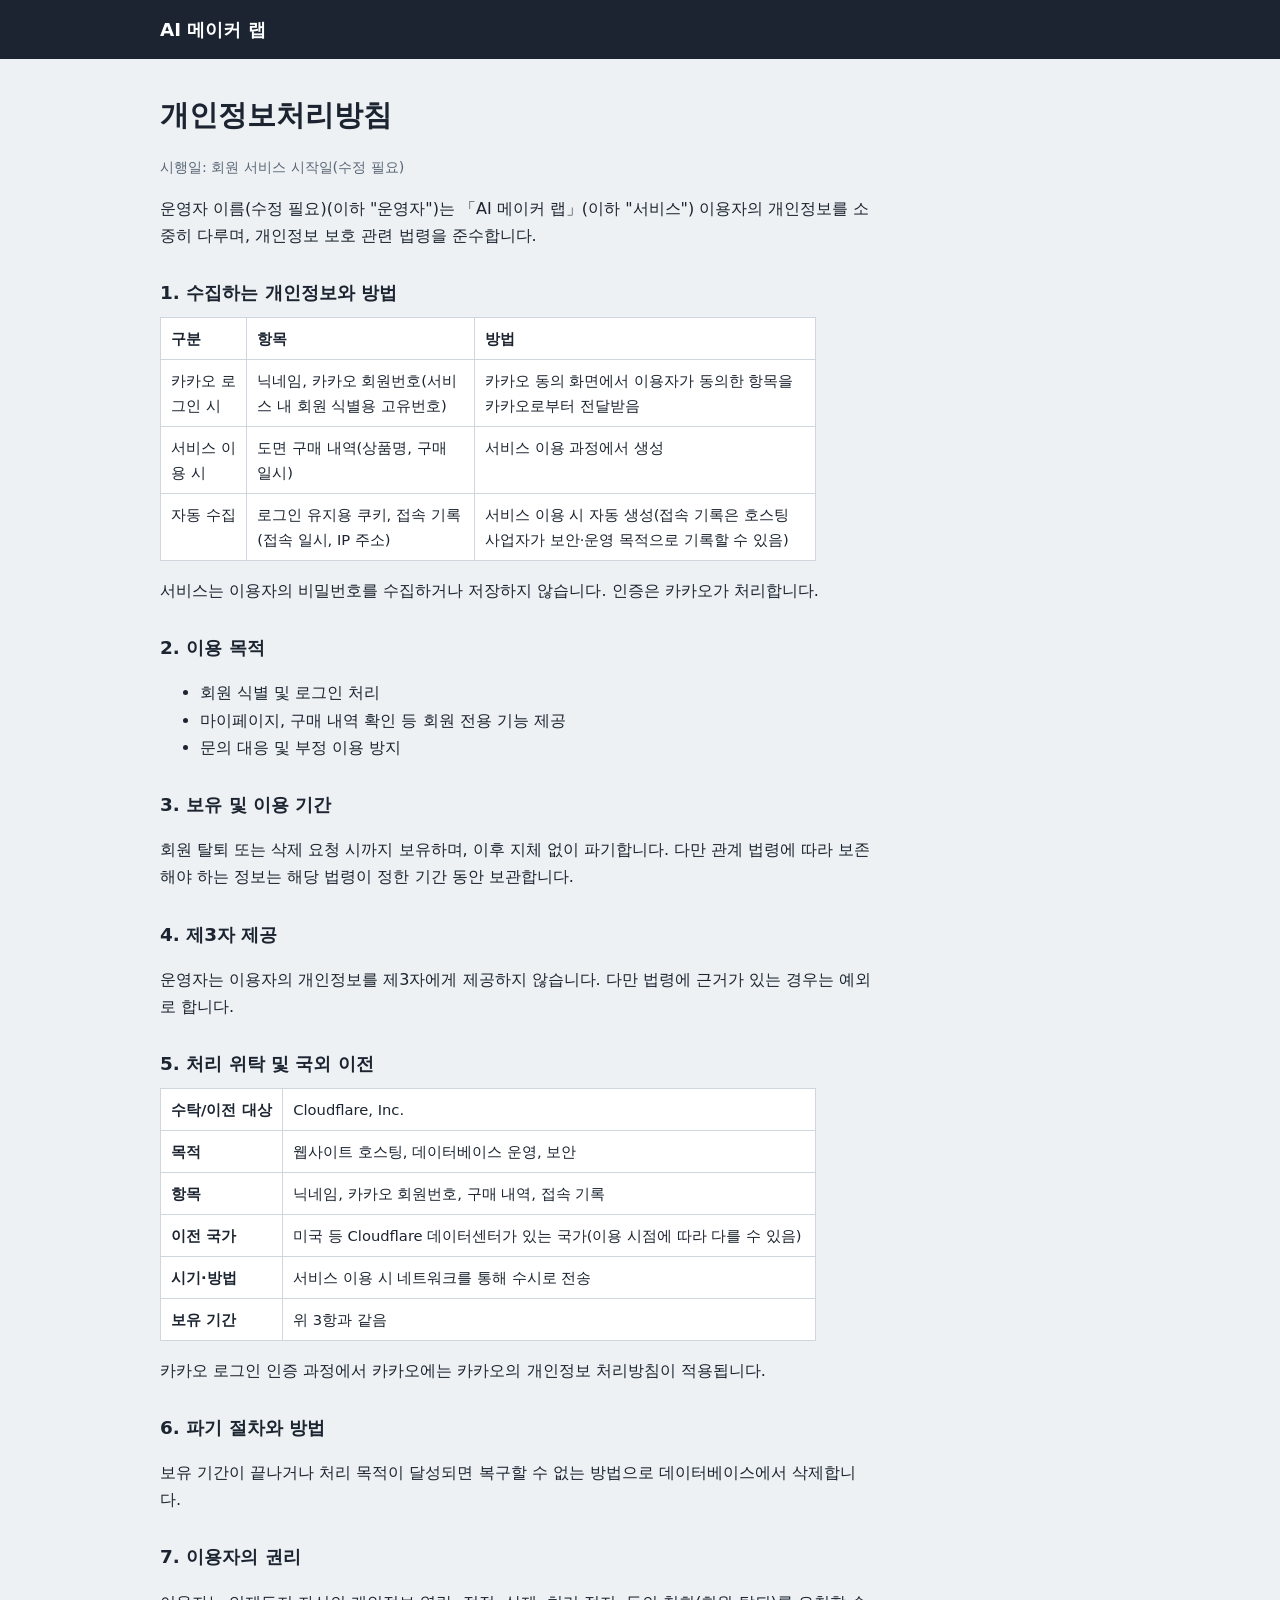
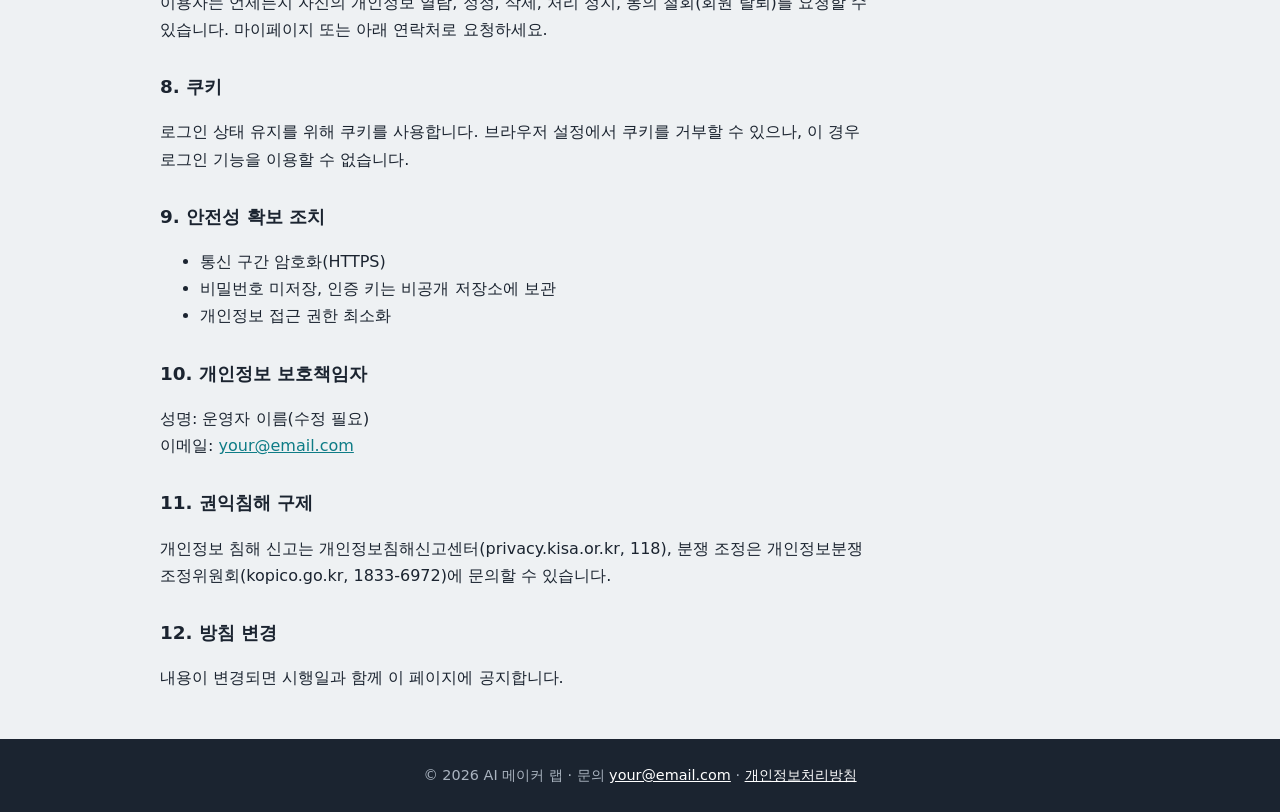
==== public/privacy.html @ 54c115e7 "Add files via upload" ====
<!DOCTYPE html>
<!-- ============================================================
  privacy.html : 개인정보처리방침 (초안)
  ★ 반드시 확인/수정할 곳: 아래 <script> 의 OPERATOR (운영자 이름, 시행일)
  ★ 이 문서는 "계획된 회원 기능(카카오 로그인, 마이페이지, 구매내역)" 기준입니다.
    기능이 바뀌면(예: 이메일 수집 추가) 해당 항목을 같이 고치세요.
============================================================= -->
<html lang="ko">
<head>
  <meta charset="UTF-8">
  <meta name="viewport" content="width=device-width, initial-scale=1">
  <title>개인정보처리방침</title>
  <link rel="stylesheet" href="css/style.css">
</head>
<body data-page="privacy">
  <header id="site-header"></header>
  <main class="wrap doc">
    <h1>개인정보처리방침</h1>
    <p class="note">시행일: <span data-fill="effective"></span></p>
    <p><span data-fill="name"></span>(이하 "운영자")는 「AI 메이커 랩」(이하 "서비스")
       이용자의 개인정보를 소중히 다루며, 개인정보 보호 관련 법령을 준수합니다.</p>

    <h2>1. 수집하는 개인정보와 방법</h2>
    <table>
      <tr><th>구분</th><th>항목</th><th>방법</th></tr>
      <tr><td>카카오 로그인 시</td><td>닉네임, 카카오 회원번호(서비스 내 회원 식별용 고유번호)</td>
          <td>카카오 동의 화면에서 이용자가 동의한 항목을 카카오로부터 전달받음</td></tr>
      <tr><td>서비스 이용 시</td><td>도면 구매 내역(상품명, 구매 일시)</td><td>서비스 이용 과정에서 생성</td></tr>
      <tr><td>자동 수집</td><td>로그인 유지용 쿠키, 접속 기록(접속 일시, IP 주소)</td>
          <td>서비스 이용 시 자동 생성(접속 기록은 호스팅 사업자가 보안·운영 목적으로 기록할 수 있음)</td></tr>
    </table>
    <p>서비스는 이용자의 비밀번호를 수집하거나 저장하지 않습니다. 인증은 카카오가 처리합니다.</p>

    <h2>2. 이용 목적</h2>
    <ul>
      <li>회원 식별 및 로그인 처리</li>
      <li>마이페이지, 구매 내역 확인 등 회원 전용 기능 제공</li>
      <li>문의 대응 및 부정 이용 방지</li>
    </ul>

    <h2>3. 보유 및 이용 기간</h2>
    <p>회원 탈퇴 또는 삭제 요청 시까지 보유하며, 이후 지체 없이 파기합니다.
       다만 관계 법령에 따라 보존해야 하는 정보는 해당 법령이 정한 기간 동안 보관합니다.</p>

    <h2>4. 제3자 제공</h2>
    <p>운영자는 이용자의 개인정보를 제3자에게 제공하지 않습니다.
       다만 법령에 근거가 있는 경우는 예외로 합니다.</p>

    <h2>5. 처리 위탁 및 국외 이전</h2>
    <table>
      <tr><th>수탁/이전 대상</th><td>Cloudflare, Inc.</td></tr>
      <tr><th>목적</th><td>웹사이트 호스팅, 데이터베이스 운영, 보안</td></tr>
      <tr><th>항목</th><td>닉네임, 카카오 회원번호, 구매 내역, 접속 기록</td></tr>
      <tr><th>이전 국가</th><td>미국 등 Cloudflare 데이터센터가 있는 국가(이용 시점에 따라 다를 수 있음)</td></tr>
      <tr><th>시기·방법</th><td>서비스 이용 시 네트워크를 통해 수시로 전송</td></tr>
      <tr><th>보유 기간</th><td>위 3항과 같음</td></tr>
    </table>
    <p>카카오 로그인 인증 과정에서 카카오에는 카카오의 개인정보 처리방침이 적용됩니다.</p>

    <h2>6. 파기 절차와 방법</h2>
    <p>보유 기간이 끝나거나 처리 목적이 달성되면 복구할 수 없는 방법으로 데이터베이스에서 삭제합니다.</p>

    <h2>7. 이용자의 권리</h2>
    <p>이용자는 언제든지 자신의 개인정보 열람, 정정, 삭제, 처리 정지, 동의 철회(회원 탈퇴)를
       요청할 수 있습니다. 마이페이지 또는 아래 연락처로 요청하세요.</p>

    <h2>8. 쿠키</h2>
    <p>로그인 상태 유지를 위해 쿠키를 사용합니다. 브라우저 설정에서 쿠키를 거부할 수 있으나,
       이 경우 로그인 기능을 이용할 수 없습니다.</p>

    <h2>9. 안전성 확보 조치</h2>
    <ul>
      <li>통신 구간 암호화(HTTPS)</li>
      <li>비밀번호 미저장, 인증 키는 비공개 저장소에 보관</li>
      <li>개인정보 접근 권한 최소화</li>
    </ul>

    <h2>10. 개인정보 보호책임자</h2>
    <p>성명: <span data-fill="name"></span><br>
       이메일: <a data-fill="email"></a></p>

    <h2>11. 권익침해 구제</h2>
    <p>개인정보 침해 신고는 개인정보침해신고센터(privacy.kisa.or.kr, 118),
       분쟁 조정은 개인정보분쟁조정위원회(kopico.go.kr, 1833-6972)에 문의할 수 있습니다.</p>

    <h2>12. 방침 변경</h2>
    <p>내용이 변경되면 시행일과 함께 이 페이지에 공지합니다.</p>
  </main>
  <footer id="site-footer"></footer>

  <script src="js/config.js"></script>
  <script src="js/data.js"></script>
  <script src="js/app.js"></script>
  <script>
    // ★ 여기만 수정하세요 (운영자 이름, 시행일). 이메일은 js/config.js 의 contactEmail 을 사용합니다.
    const OPERATOR = {
      name: "운영자 이름(수정 필요)",
      effective: "회원 서비스 시작일(수정 필요)"
    };
    document.querySelectorAll("[data-fill]").forEach(el => {
      const k = el.dataset.fill;
      if (k === "email") { el.textContent = SITE.contactEmail; el.href = "mailto:" + SITE.contactEmail; }
      else el.textContent = OPERATOR[k];
    });
  </script>
</body>
</html>
---- public/css/style.css ----
/* ============================================================
   style.css : 사이트 디자인 전체
   - 색상/글꼴은 맨 위 :root 변수만 바꾸면 사이트 전체에 적용됩니다.
============================================================ */

/* ---- 1. 디자인 변수 (색상, 글꼴) ---- */
:root {
  --bg: #eef1f3;        /* 배경 */
  --surface: #ffffff;   /* 카드 배경 */
  --ink: #1b2430;       /* 기본 글자색 */
  --muted: #5b6776;     /* 보조 글자색 */
  --line: #cfd6dd;      /* 테두리 */
  --accent: #0e7c86;    /* 강조색(버튼, 링크) */
  --accent-dark: #095a62;
  --dark: #1b2430;      /* 상단/하단 바 */
  --font: "Pretendard", "Malgun Gothic", "맑은 고딕", system-ui, sans-serif;
}

/* ---- 2. 기본 설정 ---- */
* { box-sizing: border-box; }
body { margin: 0; font-family: var(--font); background: var(--bg);
       color: var(--ink); line-height: 1.7; }
a { color: var(--accent); }
.wrap { max-width: 1000px; margin: 0 auto; padding: 32px 20px; }
h2 { font-size: 1.4rem; margin: 0 0 16px; }

/* ---- 3. 상단 메뉴 / 하단 ---- */
#site-header { background: var(--dark); }
.nav { max-width: 1000px; margin: 0 auto; padding: 14px 20px;
       display: flex; justify-content: space-between; align-items: center; }
.nav a { color: #fff; text-decoration: none; }
.logo { font-weight: 700; font-size: 1.15rem; }
#site-footer { background: var(--dark); color: #aab4c0; text-align: center;
               padding: 24px 20px; font-size: .9rem; }
#site-footer a { color: #fff; }

/* ---- 4. 메인 소개 영역 ---- */
.hero { background: var(--dark); color: #fff; padding: 56px 20px 64px;
        text-align: left; }
.hero h1, .hero p { max-width: 1000px; margin: 0 auto; }
.hero h1 { font-size: clamp(1.6rem, 4vw, 2.4rem); line-height: 1.3; }
.hero p { margin-top: 12px; color: #c3ccd6; }

/* ---- 5. 프로젝트 카드 목록 ---- */
.grid { display: grid; gap: 20px;
        grid-template-columns: repeat(auto-fill, minmax(280px, 1fr)); }
.card { background: var(--surface); border: 1px solid var(--line);
        text-decoration: none; color: inherit; display: flex;
        flex-direction: column; }
.card:hover { border-color: var(--accent); }
.thumb { aspect-ratio: 16 / 9; background: #d9e0e6 center / cover;
         display: grid; place-items: center; color: var(--muted); }
.card-body { padding: 16px; }
.card-body h3 { margin: 0 0 6px; font-size: 1.05rem; }
.card-body p { margin: 0; color: var(--muted); font-size: .92rem; }
.meta { margin-top: 10px; font-size: .85rem; color: var(--muted); }

/* ---- 6. 상세 페이지 ---- */
.video { aspect-ratio: 16 / 9; background: #d9e0e6; margin: 16px 0 24px;
         display: grid; place-items: center; color: var(--muted); }
.video iframe { width: 100%; height: 100%; border: 0; }
.detail p { max-width: 70ch; }
.tools { padding-left: 20px; }
.buy { background: var(--surface); border: 1px solid var(--line);
       padding: 20px; margin-top: 28px; max-width: 420px; }
.price { font-size: 1.6rem; font-weight: 700; margin: 0 0 12px; }
.btn { display: inline-block; background: var(--accent); color: #fff;
       padding: 12px 22px; text-decoration: none; border: 0; font: inherit;
       cursor: pointer; }
.btn:hover { background: var(--accent-dark); }
.btn.off { background: #9aa5b1; cursor: default; }
.back { display: inline-block; margin-bottom: 8px; }

/* ---- 7. 키보드 포커스 표시 ---- */
a:focus-visible, .btn:focus-visible { outline: 3px solid var(--accent);
                                     outline-offset: 2px; }

/* ---- 8. 문서형 페이지 (개인정보처리방침 등) ---- */
.doc h1 { font-size: 1.8rem; margin: 0 0 8px; }
.doc h2 { font-size: 1.15rem; margin: 28px 0 8px; }
.doc p, .doc li { max-width: 70ch; }
.doc table { border-collapse: collapse; width: 100%; max-width: 70ch;
             background: var(--surface); font-size: .92rem; }
.doc th, .doc td { border: 1px solid var(--line); padding: 8px 10px;
                   text-align: left; vertical-align: top; }
.doc .note { color: var(--muted); font-size: .9rem; }
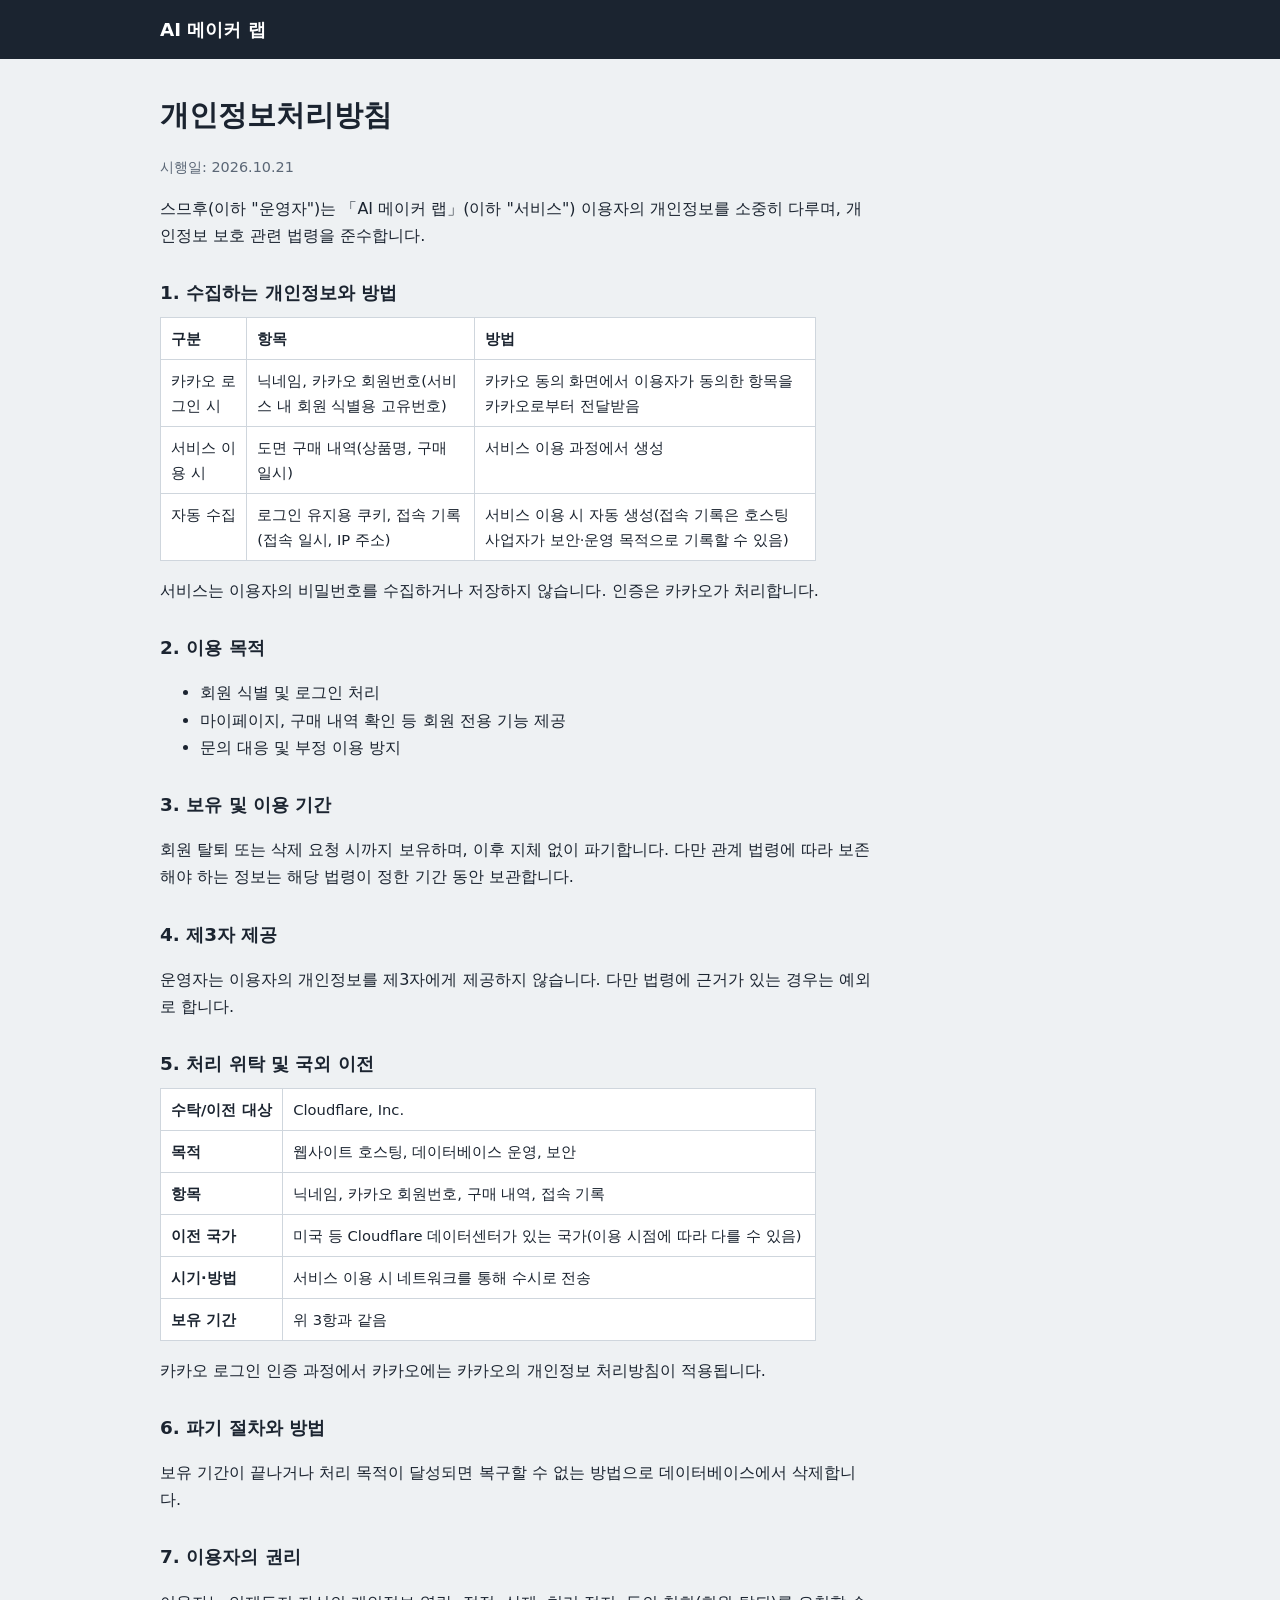
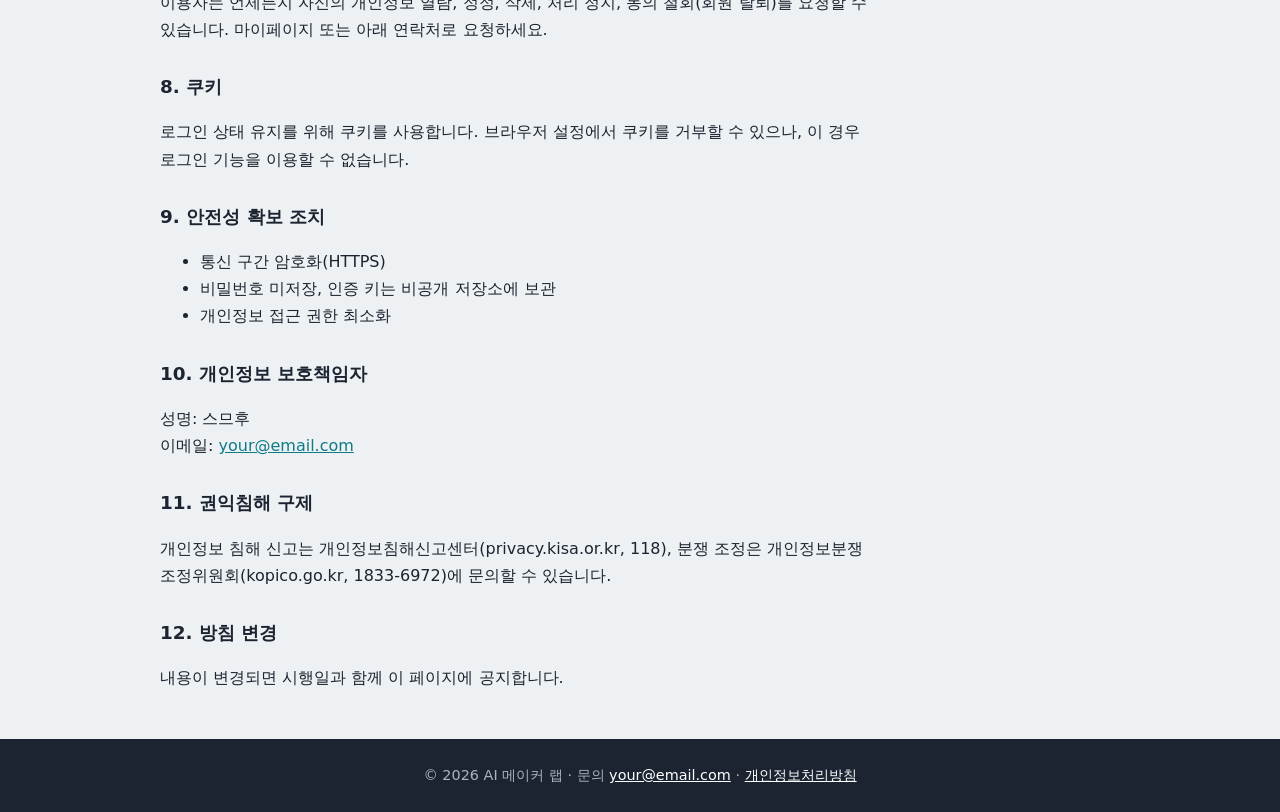
==== commit 855e7865: "Update operator name and effective date in privacy.html 회사이름 및 시작 날짜 넣음" ====
--- a/public/privacy.html
+++ b/public/privacy.html
@@ -94,8 +94,8 @@
   <script>
     // ★ 여기만 수정하세요 (운영자 이름, 시행일). 이메일은 js/config.js 의 contactEmail 을 사용합니다.
     const OPERATOR = {
-      name: "운영자 이름(수정 필요)",
-      effective: "회원 서비스 시작일(수정 필요)"
+      name: "스므후",
+      effective: "2026.10.21"
     };
     document.querySelectorAll("[data-fill]").forEach(el => {
       const k = el.dataset.fill;
